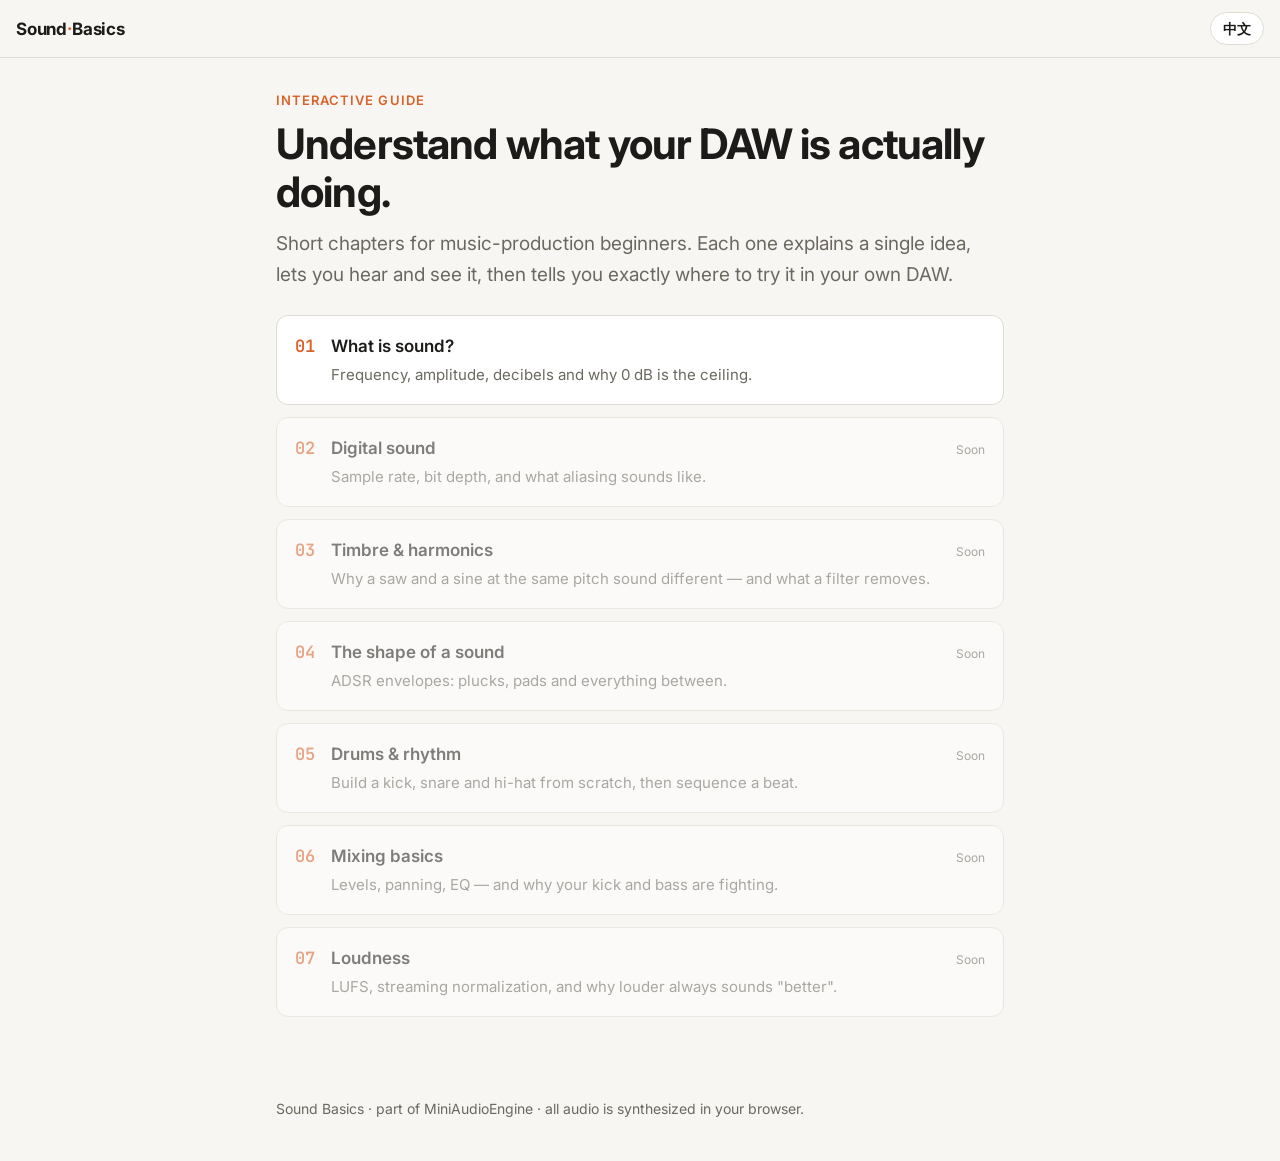
==== site/index.html @ f4c9bbf8 "Add Sound Basics chapter 1 and SampleRateReducer - site/: bilingual (EN / zh-Hant) interactive guide" ====
<!DOCTYPE html>
<html lang="en" data-lang="en">
<head>
  <meta charset="UTF-8" />
  <meta name="viewport" content="width=device-width, initial-scale=1.0" />
  <title>Sound Basics</title>
  <meta name="description" content="An interactive, hands-on introduction to music production for DAW beginners — hear it, see it, then try it in your DAW." />
  <link rel="preconnect" href="https://fonts.googleapis.com" />
  <link rel="preconnect" href="https://fonts.gstatic.com" crossorigin />
  <link href="https://fonts.googleapis.com/css2?family=Inter:wght@400;500;600;700&family=JetBrains+Mono:wght@400;600&display=swap" rel="stylesheet" />
  <link rel="stylesheet" href="css/main.css" />
  <script src="js/lang.js"></script>
</head>
<body>
  <header class="topbar">
    <a class="brand" href="index.html">Sound<span class="dot">·</span>Basics</a>
    <button class="lang-toggle" type="button">中文</button>
  </header>

  <main>
    <p class="eyebrow"><span lang="en">Interactive guide</span><span lang="zh-Hant">互動式教學</span></p>
    <h1><span lang="en">Understand what your DAW is actually doing.</span><span lang="zh-Hant">搞懂你的 DAW 到底在做什麼。</span></h1>
    <p class="lede">
      <span lang="en">Short chapters for music-production beginners. Each one explains a single idea, lets you hear and see it, then tells you exactly where to try it in your own DAW.</span>
      <span lang="zh-Hant">給音樂製作初學者的短篇章節。每章只講一個概念，讓你親耳聽到、親眼看到，再告訴你怎麼在自己的 DAW 裡試。</span>
    </p>

    <ul class="chapters">
      <li>
        <a class="chapter-card" href="chapters/01-what-is-sound.html">
          <span class="num">01</span>
          <span>
            <span class="title"><span lang="en">What is sound?</span><span lang="zh-Hant">聲音是什麼？</span></span>
            <span class="desc"><span lang="en">Frequency, amplitude, decibels and why 0 dB is the ceiling.</span><span lang="zh-Hant">頻率、振幅、分貝，以及為什麼 0 dB 是天花板。</span></span>
          </span>
        </a>
      </li>
      <li>
        <div class="chapter-card soon">
          <span class="num">02</span>
          <span>
            <span class="title"><span lang="en">Digital sound</span><span lang="zh-Hant">數位聲音</span></span>
            <span class="desc"><span lang="en">Sample rate, bit depth, and what aliasing sounds like.</span><span lang="zh-Hant">取樣率、位元深度，以及 aliasing 聽起來是什麼樣子。</span></span>
          </span>
          <span class="tag"><span lang="en">Soon</span><span lang="zh-Hant">即將推出</span></span>
        </div>
      </li>
      <li>
        <div class="chapter-card soon">
          <span class="num">03</span>
          <span>
            <span class="title"><span lang="en">Timbre &amp; harmonics</span><span lang="zh-Hant">音色與泛音</span></span>
            <span class="desc"><span lang="en">Why a saw and a sine at the same pitch sound different — and what a filter removes.</span><span lang="zh-Hant">同樣音高的鋸齒波和正弦波為什麼聽起來不同，以及濾波器拿掉了什麼。</span></span>
          </span>
          <span class="tag"><span lang="en">Soon</span><span lang="zh-Hant">即將推出</span></span>
        </div>
      </li>
      <li>
        <div class="chapter-card soon">
          <span class="num">04</span>
          <span>
            <span class="title"><span lang="en">The shape of a sound</span><span lang="zh-Hant">聲音的形狀</span></span>
            <span class="desc"><span lang="en">ADSR envelopes: plucks, pads and everything between.</span><span lang="zh-Hant">ADSR 包絡：撥弦、長音墊底，以及介於兩者之間的聲音。</span></span>
          </span>
          <span class="tag"><span lang="en">Soon</span><span lang="zh-Hant">即將推出</span></span>
        </div>
      </li>
      <li>
        <div class="chapter-card soon">
          <span class="num">05</span>
          <span>
            <span class="title"><span lang="en">Drums &amp; rhythm</span><span lang="zh-Hant">鼓與節奏</span></span>
            <span class="desc"><span lang="en">Build a kick, snare and hi-hat from scratch, then sequence a beat.</span><span lang="zh-Hant">從零合成 kick、snare、hi-hat，再編一段節奏。</span></span>
          </span>
          <span class="tag"><span lang="en">Soon</span><span lang="zh-Hant">即將推出</span></span>
        </div>
      </li>
      <li>
        <div class="chapter-card soon">
          <span class="num">06</span>
          <span>
            <span class="title"><span lang="en">Mixing basics</span><span lang="zh-Hant">混音入門</span></span>
            <span class="desc"><span lang="en">Levels, panning, EQ — and why your kick and bass are fighting.</span><span lang="zh-Hant">音量、聲像、EQ，以及為什麼你的 kick 和 bass 在打架。</span></span>
          </span>
          <span class="tag"><span lang="en">Soon</span><span lang="zh-Hant">即將推出</span></span>
        </div>
      </li>
      <li>
        <div class="chapter-card soon">
          <span class="num">07</span>
          <span>
            <span class="title"><span lang="en">Loudness</span><span lang="zh-Hant">響度</span></span>
            <span class="desc"><span lang="en">LUFS, streaming normalization, and why louder always sounds "better".</span><span lang="zh-Hant">LUFS、串流平台音量標準化，以及為什麼大聲的總是聽起來「比較好」。</span></span>
          </span>
          <span class="tag"><span lang="en">Soon</span><span lang="zh-Hant">即將推出</span></span>
        </div>
      </li>
    </ul>
  </main>

  <footer class="site-footer">
    <span lang="en">Sound Basics · part of MiniAudioEngine · all audio is synthesized in your browser.</span>
    <span lang="zh-Hant">Sound Basics · MiniAudioEngine 的一部分 · 所有聲音都在你的瀏覽器裡即時合成。</span>
  </footer>
</body>
</html>
---- site/css/main.css ----
/* ============================================================
   Sound Basics · main.css
   Shared design tokens + layout for every page of the site.
   ============================================================ */

*, *::before, *::after { box-sizing: border-box; margin: 0; padding: 0; }

:root {
  --bg:        #f7f6f2;
  --surface:   #ffffff;
  --surface-2: #efede6;
  --border:    #dedbd2;
  --text:      #1c1b19;
  --muted:     #6b6860;
  --accent:    #d9622b;
  --accent-ink:#ffffff;
  --accent-soft:#fbe7dc;
  --wave:      #d9622b;
  --grid:      #e6e3da;
  --good:      #2f8a57;

  --font:  'Inter', system-ui, sans-serif;
  --mono:  'JetBrains Mono', ui-monospace, monospace;
  --radius: 12px;
  --max: 760px;
}

@media (prefers-color-scheme: dark) {
  :root:not([data-theme="light"]) {
    --bg:        #121211;
    --surface:   #1b1b19;
    --surface-2: #232320;
    --border:    #33322e;
    --text:      #ecebe6;
    --muted:     #9a978e;
    --accent:    #f0874f;
    --accent-ink:#1a0d05;
    --accent-soft:#3a2418;
    --wave:      #f0874f;
    --grid:      #2a2a27;
    --good:      #5cc28a;
  }
}
:root[data-theme="dark"] {
  --bg:        #121211;
  --surface:   #1b1b19;
  --surface-2: #232320;
  --border:    #33322e;
  --text:      #ecebe6;
  --muted:     #9a978e;
  --accent:    #f0874f;
  --accent-ink:#1a0d05;
  --accent-soft:#3a2418;
  --wave:      #f0874f;
  --grid:      #2a2a27;
  --good:      #5cc28a;
}

html { -webkit-text-size-adjust: 100%; }

body {
  background: var(--bg);
  color: var(--text);
  font-family: var(--font);
  font-size: 17px;
  line-height: 1.65;
  min-height: 100vh;
}

/* ── Language switching ──────────────────────────────────────────────────────
   Bilingual text is authored side by side:
     <span lang="en">…</span><span lang="zh-Hant">…</span>
   and the inactive language is hidden. English is the default. */
html[data-lang="en"] body [lang="zh-Hant"],
html[data-lang="zh-Hant"] body [lang="en"] { display: none !important; }
html[data-lang="zh-Hant"] body { line-height: 1.8; }

a { color: var(--accent); text-underline-offset: 3px; }

/* ── Top bar ─────────────────────────────────────────────────────────────── */
.topbar {
  position: sticky; top: 0; z-index: 10;
  display: flex; align-items: center; justify-content: space-between; gap: 12px;
  padding: 12px 16px;
  background: color-mix(in srgb, var(--bg) 88%, transparent);
  backdrop-filter: blur(8px);
  border-bottom: 1px solid var(--border);
}
.brand { font-weight: 700; color: var(--text); text-decoration: none; letter-spacing: -0.01em; }
.brand .dot { color: var(--accent); }
.lang-toggle {
  font: inherit; font-size: 14px; font-weight: 600;
  background: var(--surface); color: var(--text);
  border: 1px solid var(--border); border-radius: 999px;
  padding: 4px 12px; cursor: pointer;
}
.lang-toggle:hover { border-color: var(--accent); }

/* ── Page layout ─────────────────────────────────────────────────────────── */
main { max-width: var(--max); margin: 0 auto; padding: 32px 16px 80px; }

h1 { font-size: clamp(30px, 6vw, 42px); line-height: 1.15; letter-spacing: -0.02em; margin-bottom: 12px; }
h2 { font-size: 24px; line-height: 1.3; letter-spacing: -0.01em; margin: 48px 0 12px; }
h3 { font-size: 18px; margin: 24px 0 8px; }
p  { margin-bottom: 16px; }
ul, ol { margin: 0 0 16px 22px; }
.lede { font-size: 19px; color: var(--muted); margin-bottom: 24px; }
.eyebrow { font-size: 13px; font-weight: 600; letter-spacing: 0.08em; text-transform: uppercase; color: var(--accent); margin-bottom: 8px; }
code, .mono { font-family: var(--mono); font-size: 0.9em; }

/* ── Chapter list (home) ─────────────────────────────────────────────────── */
.chapters { list-style: none; margin: 24px 0 0; display: grid; gap: 12px; }
.chapter-card {
  display: flex; gap: 16px; align-items: baseline;
  padding: 16px 18px; border-radius: var(--radius);
  background: var(--surface); border: 1px solid var(--border);
  color: var(--text); text-decoration: none;
}
a.chapter-card:hover { border-color: var(--accent); }
.chapter-card .num { font-family: var(--mono); color: var(--accent); font-weight: 600; min-width: 2ch; }
.chapter-card .title { font-weight: 600; display: block; }
.chapter-card .desc { color: var(--muted); font-size: 15px; }
.chapter-card.soon { opacity: 0.55; }
.chapter-card .tag { margin-left: auto; font-size: 12px; color: var(--muted); white-space: nowrap; }

/* ── Interactive demo card ───────────────────────────────────────────────── */
.demo {
  background: var(--surface);
  border: 1px solid var(--border);
  border-radius: var(--radius);
  padding: 18px;
  margin: 24px 0;
}
.demo-title { font-weight: 600; margin-bottom: 12px; display: flex; align-items: center; gap: 8px; }
.demo canvas {
  display: block; width: 100%; height: 180px;
  background: var(--surface-2); border-radius: 8px;
}
.readout {
  display: flex; flex-wrap: wrap; gap: 8px 20px;
  margin: 12px 0 4px; font-family: var(--mono); font-size: 14px; color: var(--muted);
}
.readout b { color: var(--text); font-weight: 600; }

.controls { display: grid; gap: 14px; margin-top: 14px; }
.control { display: grid; grid-template-columns: 110px 1fr 84px; align-items: center; gap: 12px; }
.control label { font-size: 15px; font-weight: 500; }
.control output { font-family: var(--mono); font-size: 14px; text-align: right; }
input[type="range"] { width: 100%; accent-color: var(--accent); }

.btn-row { display: flex; flex-wrap: wrap; gap: 8px; margin-top: 16px; }
.btn {
  font: inherit; font-size: 15px; font-weight: 600;
  padding: 8px 16px; border-radius: 8px; cursor: pointer;
  border: 1px solid var(--border); background: var(--surface-2); color: var(--text);
}
.btn:hover { border-color: var(--accent); }
.btn.primary { background: var(--accent); color: var(--accent-ink); border-color: var(--accent); }
.btn[aria-pressed="true"] { background: var(--accent-soft); border-color: var(--accent); }

/* ── Callouts ────────────────────────────────────────────────────────────── */
.callout {
  border-left: 3px solid var(--accent);
  background: var(--accent-soft);
  padding: 14px 16px; border-radius: 0 8px 8px 0; margin: 24px 0;
}
.callout .callout-title { font-weight: 700; margin-bottom: 4px; }
.callout p:last-child, .callout ul:last-child { margin-bottom: 0; }

.notice { font-size: 14px; color: var(--muted); }

/* ── Quiz ────────────────────────────────────────────────────────────────── */
.quiz-options { display: flex; flex-wrap: wrap; gap: 8px; margin-top: 12px; }
.quiz-feedback { margin-top: 12px; min-height: 1.6em; font-weight: 600; }
.quiz-feedback.right { color: var(--good); }
.quiz-feedback.wrong { color: var(--accent); }

/* ── Prev / next nav ─────────────────────────────────────────────────────── */
.pager { display: flex; justify-content: space-between; gap: 12px; margin-top: 56px; padding-top: 20px; border-top: 1px solid var(--border); }
.pager a, .pager span { text-decoration: none; font-weight: 600; }
.pager span { color: var(--muted); }

footer.site-footer { max-width: var(--max); margin: 0 auto; padding: 0 16px 40px; font-size: 14px; color: var(--muted); }

@media (max-width: 520px) {
  body { font-size: 16px; }
  .control { grid-template-columns: 1fr 72px; }
  .control input[type="range"] { grid-column: 1 / -1; grid-row: 2; }
}
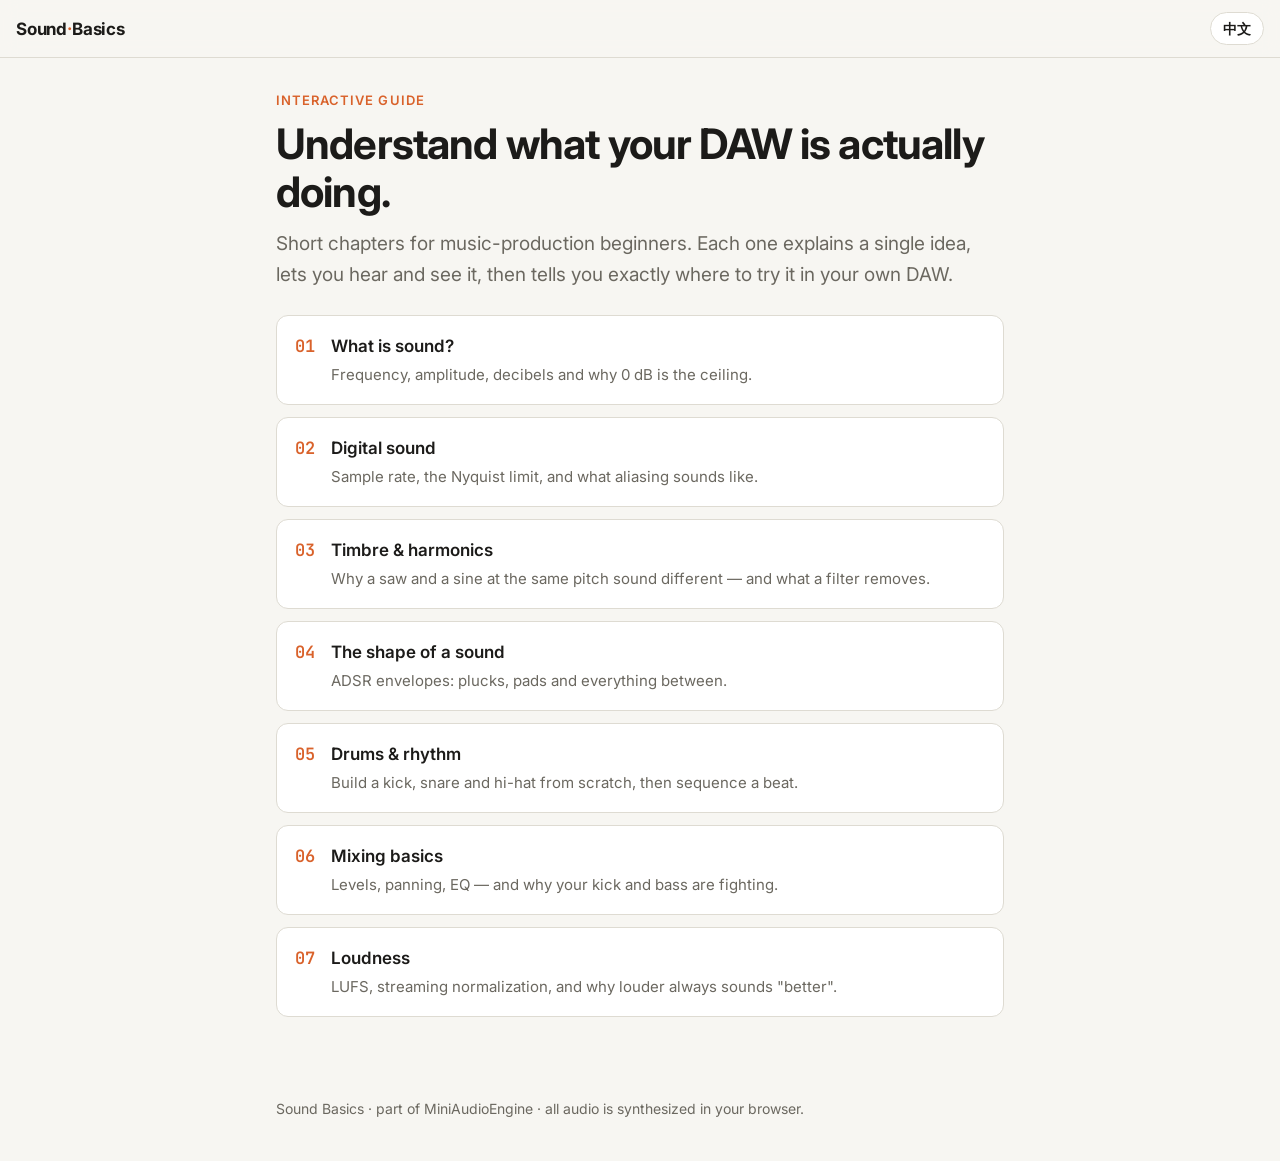
==== commit bed9e3f6: "Add chapters 3-7, new DSP modules, and study notes - cpp: AdditiveOscillator, Biquad (RBJ cookbook)," ====
--- a/site/index.html
+++ b/site/index.html
@@ -36,64 +36,58 @@
         </a>
       </li>
       <li>
-        <div class="chapter-card soon">
+        <a class="chapter-card" href="chapters/02-digital-sound.html">
           <span class="num">02</span>
           <span>
             <span class="title"><span lang="en">Digital sound</span><span lang="zh-Hant">數位聲音</span></span>
-            <span class="desc"><span lang="en">Sample rate, bit depth, and what aliasing sounds like.</span><span lang="zh-Hant">取樣率、位元深度，以及 aliasing 聽起來是什麼樣子。</span></span>
+            <span class="desc"><span lang="en">Sample rate, the Nyquist limit, and what aliasing sounds like.</span><span lang="zh-Hant">取樣率、Nyquist 上限，以及 aliasing 聽起來是什麼樣子。</span></span>
           </span>
-          <span class="tag"><span lang="en">Soon</span><span lang="zh-Hant">即將推出</span></span>
-        </div>
+        </a>
       </li>
       <li>
-        <div class="chapter-card soon">
+        <a class="chapter-card" href="chapters/03-timbre.html">
           <span class="num">03</span>
           <span>
             <span class="title"><span lang="en">Timbre &amp; harmonics</span><span lang="zh-Hant">音色與泛音</span></span>
             <span class="desc"><span lang="en">Why a saw and a sine at the same pitch sound different — and what a filter removes.</span><span lang="zh-Hant">同樣音高的鋸齒波和正弦波為什麼聽起來不同，以及濾波器拿掉了什麼。</span></span>
           </span>
-          <span class="tag"><span lang="en">Soon</span><span lang="zh-Hant">即將推出</span></span>
-        </div>
+        </a>
       </li>
       <li>
-        <div class="chapter-card soon">
+        <a class="chapter-card" href="chapters/04-envelopes.html">
           <span class="num">04</span>
           <span>
             <span class="title"><span lang="en">The shape of a sound</span><span lang="zh-Hant">聲音的形狀</span></span>
             <span class="desc"><span lang="en">ADSR envelopes: plucks, pads and everything between.</span><span lang="zh-Hant">ADSR 包絡：撥弦、長音墊底，以及介於兩者之間的聲音。</span></span>
           </span>
-          <span class="tag"><span lang="en">Soon</span><span lang="zh-Hant">即將推出</span></span>
-        </div>
+        </a>
       </li>
       <li>
-        <div class="chapter-card soon">
+        <a class="chapter-card" href="chapters/05-drums.html">
           <span class="num">05</span>
           <span>
             <span class="title"><span lang="en">Drums &amp; rhythm</span><span lang="zh-Hant">鼓與節奏</span></span>
             <span class="desc"><span lang="en">Build a kick, snare and hi-hat from scratch, then sequence a beat.</span><span lang="zh-Hant">從零合成 kick、snare、hi-hat，再編一段節奏。</span></span>
           </span>
-          <span class="tag"><span lang="en">Soon</span><span lang="zh-Hant">即將推出</span></span>
-        </div>
+        </a>
       </li>
       <li>
-        <div class="chapter-card soon">
+        <a class="chapter-card" href="chapters/06-mixing.html">
           <span class="num">06</span>
           <span>
             <span class="title"><span lang="en">Mixing basics</span><span lang="zh-Hant">混音入門</span></span>
             <span class="desc"><span lang="en">Levels, panning, EQ — and why your kick and bass are fighting.</span><span lang="zh-Hant">音量、聲像、EQ，以及為什麼你的 kick 和 bass 在打架。</span></span>
           </span>
-          <span class="tag"><span lang="en">Soon</span><span lang="zh-Hant">即將推出</span></span>
-        </div>
+        </a>
       </li>
       <li>
-        <div class="chapter-card soon">
+        <a class="chapter-card" href="chapters/07-loudness.html">
           <span class="num">07</span>
           <span>
             <span class="title"><span lang="en">Loudness</span><span lang="zh-Hant">響度</span></span>
             <span class="desc"><span lang="en">LUFS, streaming normalization, and why louder always sounds "better".</span><span lang="zh-Hant">LUFS、串流平台音量標準化，以及為什麼大聲的總是聽起來「比較好」。</span></span>
           </span>
-          <span class="tag"><span lang="en">Soon</span><span lang="zh-Hant">即將推出</span></span>
-        </div>
+        </a>
       </li>
     </ul>
   </main>
--- a/site/css/main.css
+++ b/site/css/main.css
@@ -136,6 +136,8 @@
   display: block; width: 100%; height: 180px;
   background: var(--surface-2); border-radius: 8px;
 }
+.demo canvas.spectrum { height: 150px; margin-top: 8px; }
+.demo canvas.short { height: 130px; }
 .readout {
   display: flex; flex-wrap: wrap; gap: 8px 20px;
   margin: 12px 0 4px; font-family: var(--mono); font-size: 14px; color: var(--muted);
@@ -158,6 +160,59 @@
 .btn.primary { background: var(--accent); color: var(--accent-ink); border-color: var(--accent); }
 .btn[aria-pressed="true"] { background: var(--accent-soft); border-color: var(--accent); }
 
+.legend { display: flex; flex-wrap: wrap; align-items: center; gap: 4px 8px; margin-top: 6px; }
+.swatch { display: inline-block; width: 18px; height: 0; border-top: 2px solid; margin-left: 8px; }
+.swatch:first-child { margin-left: 0; }
+.swatch-real  { border-color: var(--muted); opacity: 0.6; }
+.swatch-held  { border-color: var(--accent); }
+.swatch-heard { border-color: var(--good); border-top-style: dashed; }
+
+.hold-btn { padding: 14px 28px; user-select: none; -webkit-user-select: none; touch-action: none; }
+.hold-btn[aria-pressed="true"] { transform: scale(0.97); filter: brightness(1.12); }
+
+/* ── Drum kit cards (ch5) ───────────────────────────────────────────────── */
+.drum-grid { display: grid; gap: 14px; }
+.drum-card { border: 1px solid var(--border); border-radius: 10px; padding: 12px; background: var(--bg); }
+.drum-head { display: flex; align-items: center; justify-content: space-between; gap: 8px; margin-bottom: 8px; }
+.drum-head .btn { padding: 4px 12px; }
+.btn-pair { display: flex; gap: 6px; }
+.drum-card .controls { margin-top: 10px; gap: 10px; }
+
+/* ── Step sequencer (ch5) ───────────────────────────────────────────────── */
+.seq { display: grid; gap: 6px; margin-top: 14px; overflow-x: auto; padding-bottom: 4px; }
+.seq-row { display: grid; grid-template-columns: 72px repeat(16, minmax(16px, 1fr)); gap: 3px; align-items: center; min-width: 380px; }
+.seq-label { font-size: 13px; font-weight: 600; color: var(--muted); }
+.seq-cell {
+  aspect-ratio: 1; min-height: 16px; border-radius: 4px; cursor: pointer; padding: 0;
+  border: 1px solid var(--border); background: var(--surface-2);
+}
+.seq-cell.beat { border-color: color-mix(in srgb, var(--muted) 45%, var(--border)); }
+.seq-cell[aria-pressed="true"] { background: var(--accent); border-color: var(--accent); }
+.seq-cell.now { outline: 2px solid var(--good); outline-offset: 1px; }
+
+/* ── Mixer (ch6) ────────────────────────────────────────────────────────── */
+.mixer { display: grid; gap: 12px; }
+.strip { border: 1px solid var(--border); border-radius: 10px; padding: 10px 12px; background: var(--bg); }
+.strip-head { display: flex; align-items: center; justify-content: space-between; gap: 8px; font-weight: 600; margin-bottom: 6px; }
+.strip .controls { margin-top: 4px; gap: 8px; }
+.meter { height: 10px; border-radius: 5px; background: var(--surface-2); overflow: hidden; position: relative; }
+.meter > span { position: absolute; inset: 0 auto 0 0; background: var(--good); width: 0; }
+.meter.hot > span { background: var(--accent); }
+.toggle-row { display: flex; flex-wrap: wrap; gap: 8px; margin-top: 12px; }
+
+/* ── Loudness table (ch7) ───────────────────────────────────────────────── */
+.loud-table { display: grid; gap: 8px; }
+.loud-row { display: grid; grid-template-columns: 40px minmax(0, 1.3fr) 92px minmax(0, 1.4fr); gap: 10px; align-items: center; font-size: 15px; }
+.loud-row .btn { padding: 4px 0; }
+.loud-head { font-size: 13px; color: var(--muted); font-weight: 600; }
+.loud-bar { position: relative; height: 22px; border-radius: 6px; background: var(--surface-2); overflow: hidden; }
+.loud-bar > span { position: absolute; inset: 0 auto 0 0; background: var(--accent); opacity: 0.85; }
+.loud-bar > b { position: absolute; right: 8px; top: 50%; transform: translateY(-50%); font-size: 13px; }
+@media (max-width: 520px) {
+  .loud-row { grid-template-columns: 36px 1fr 1fr; }
+  .loud-row > :nth-child(3) { display: none; }
+}
+
 /* ── Callouts ────────────────────────────────────────────────────────────── */
 .callout {
   border-left: 3px solid var(--accent);
